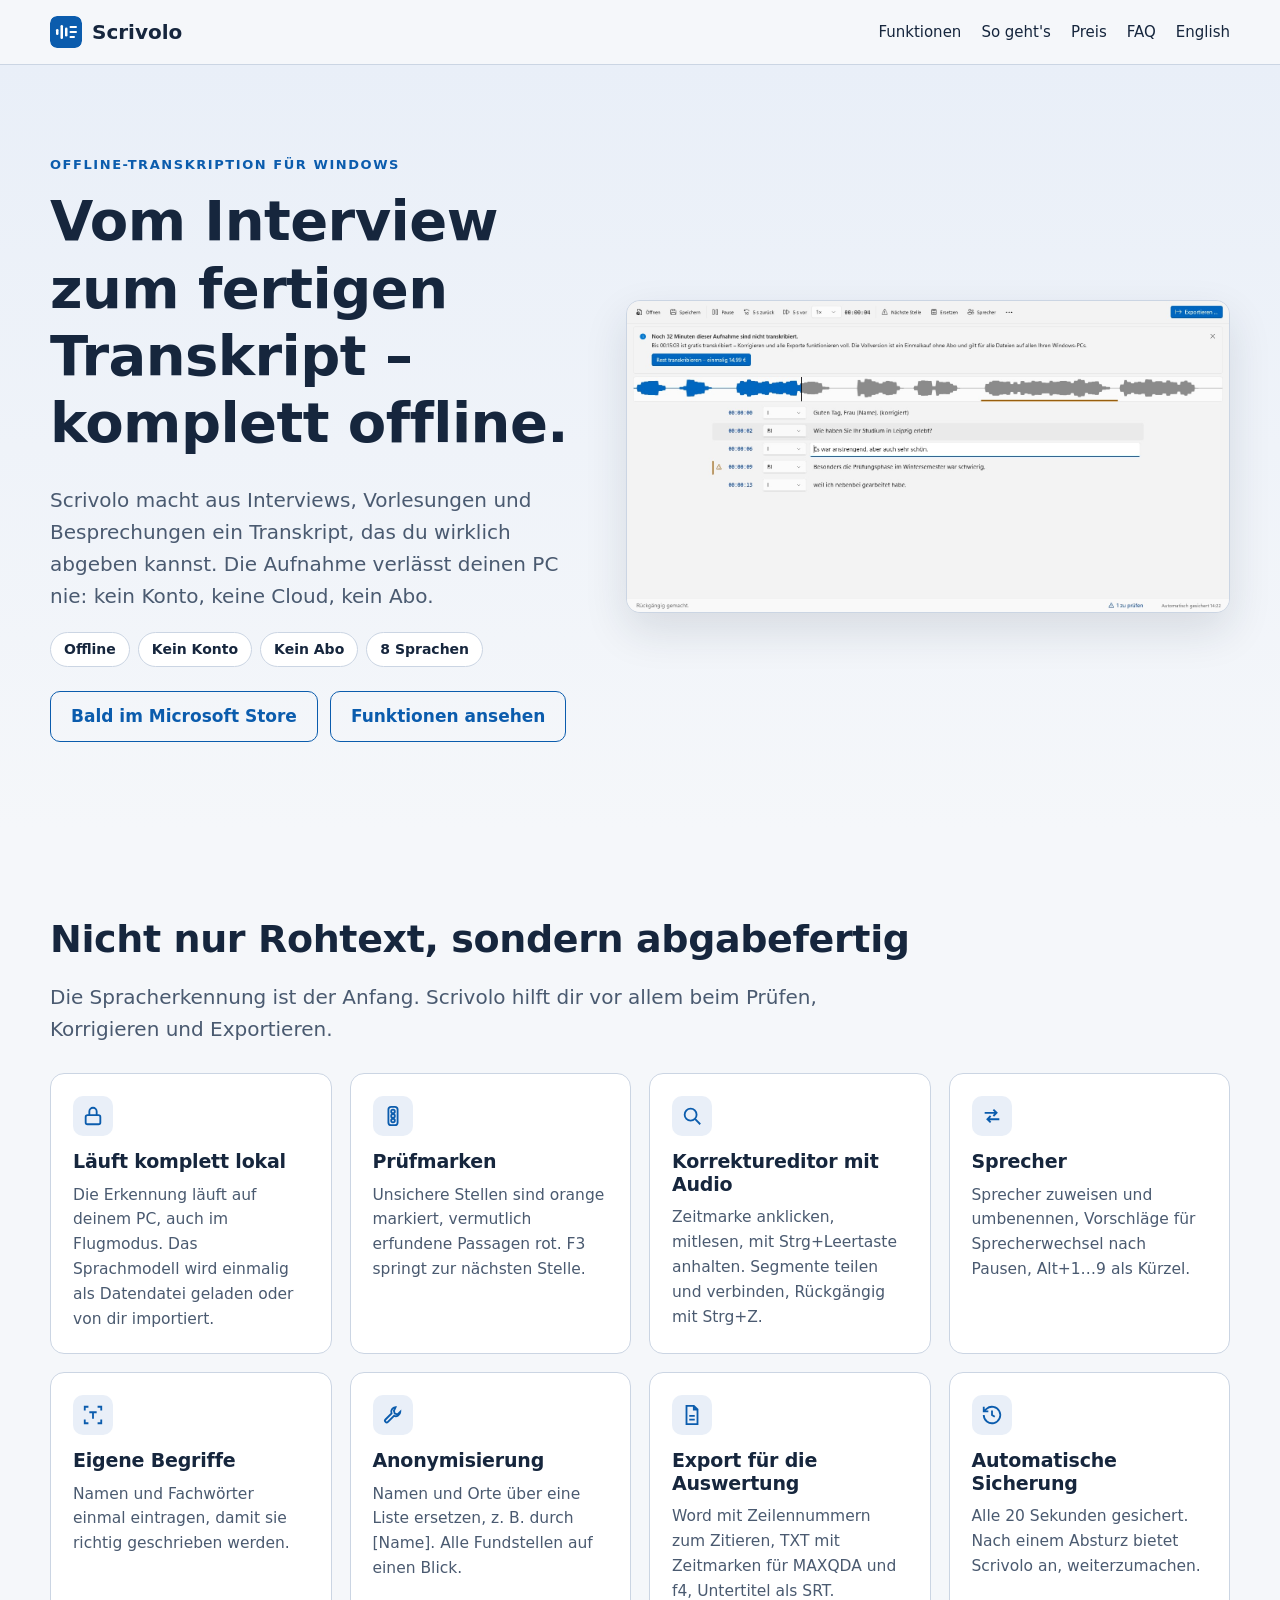
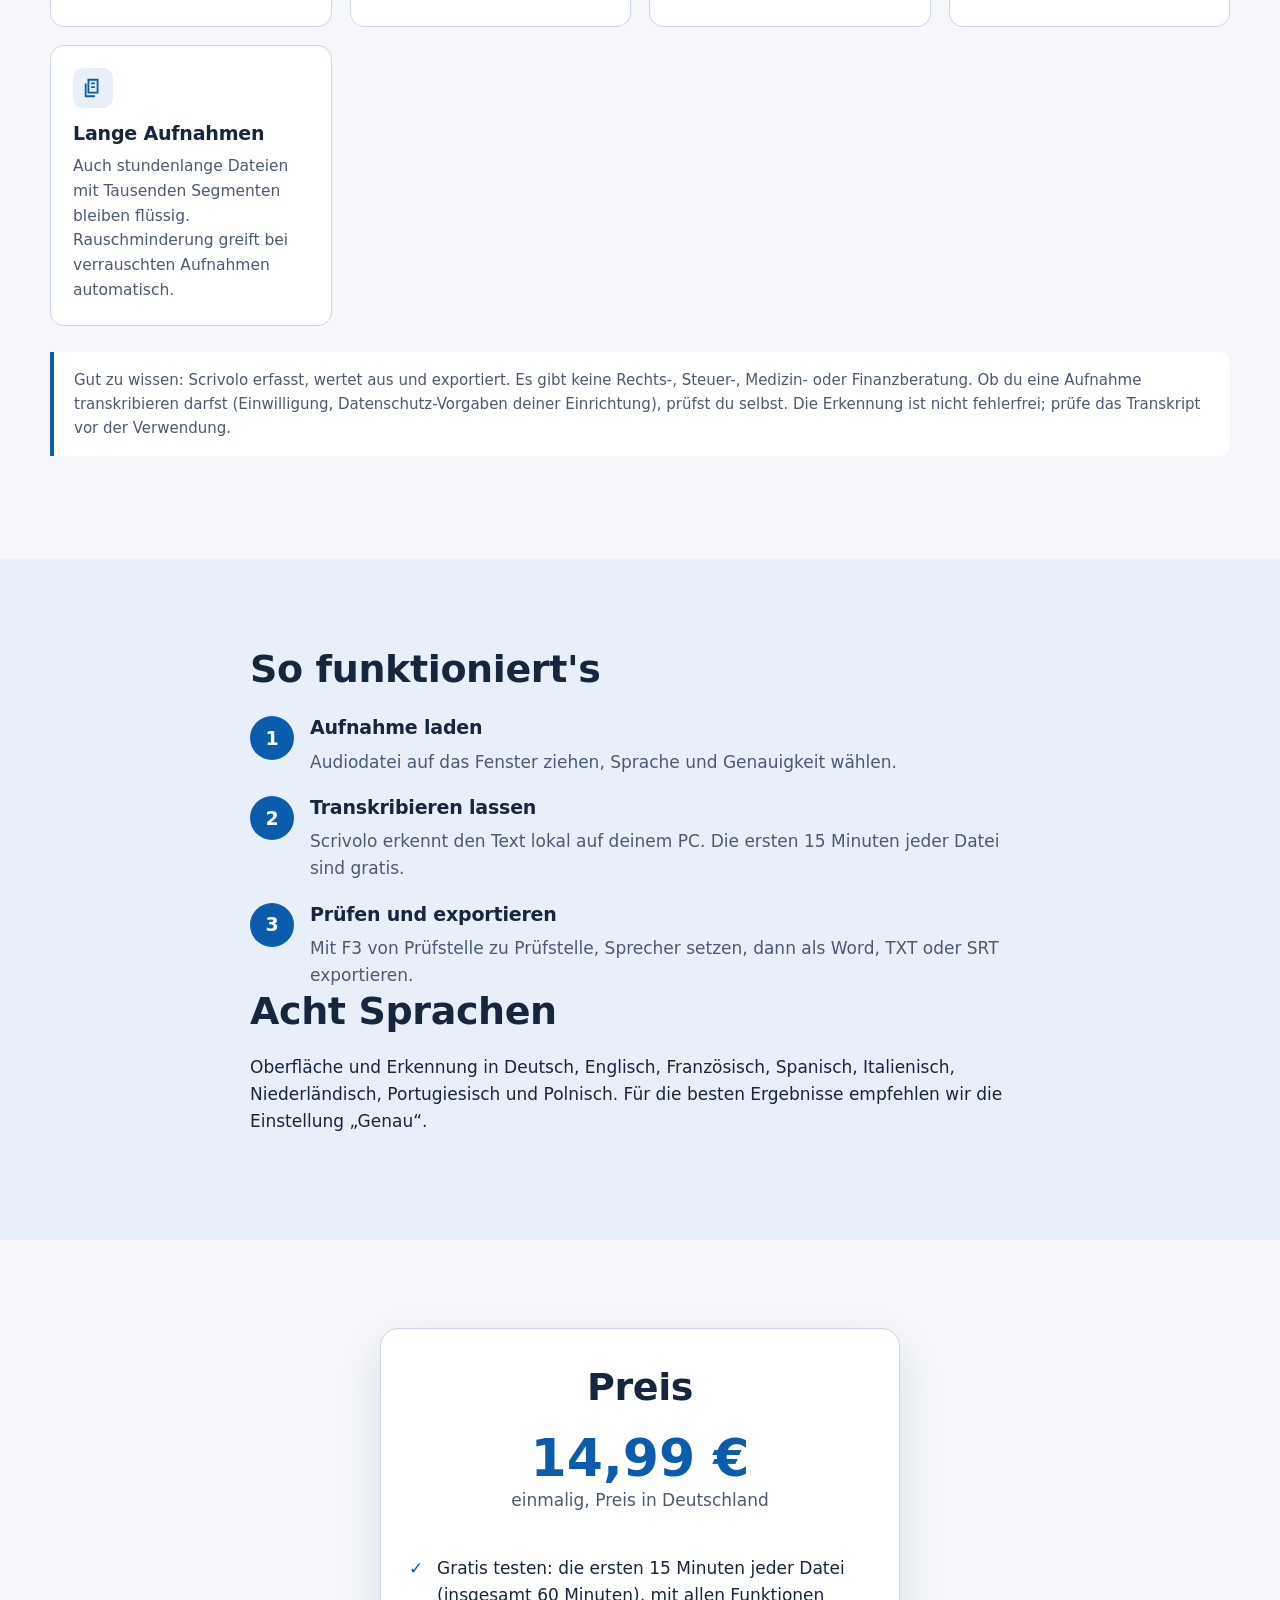
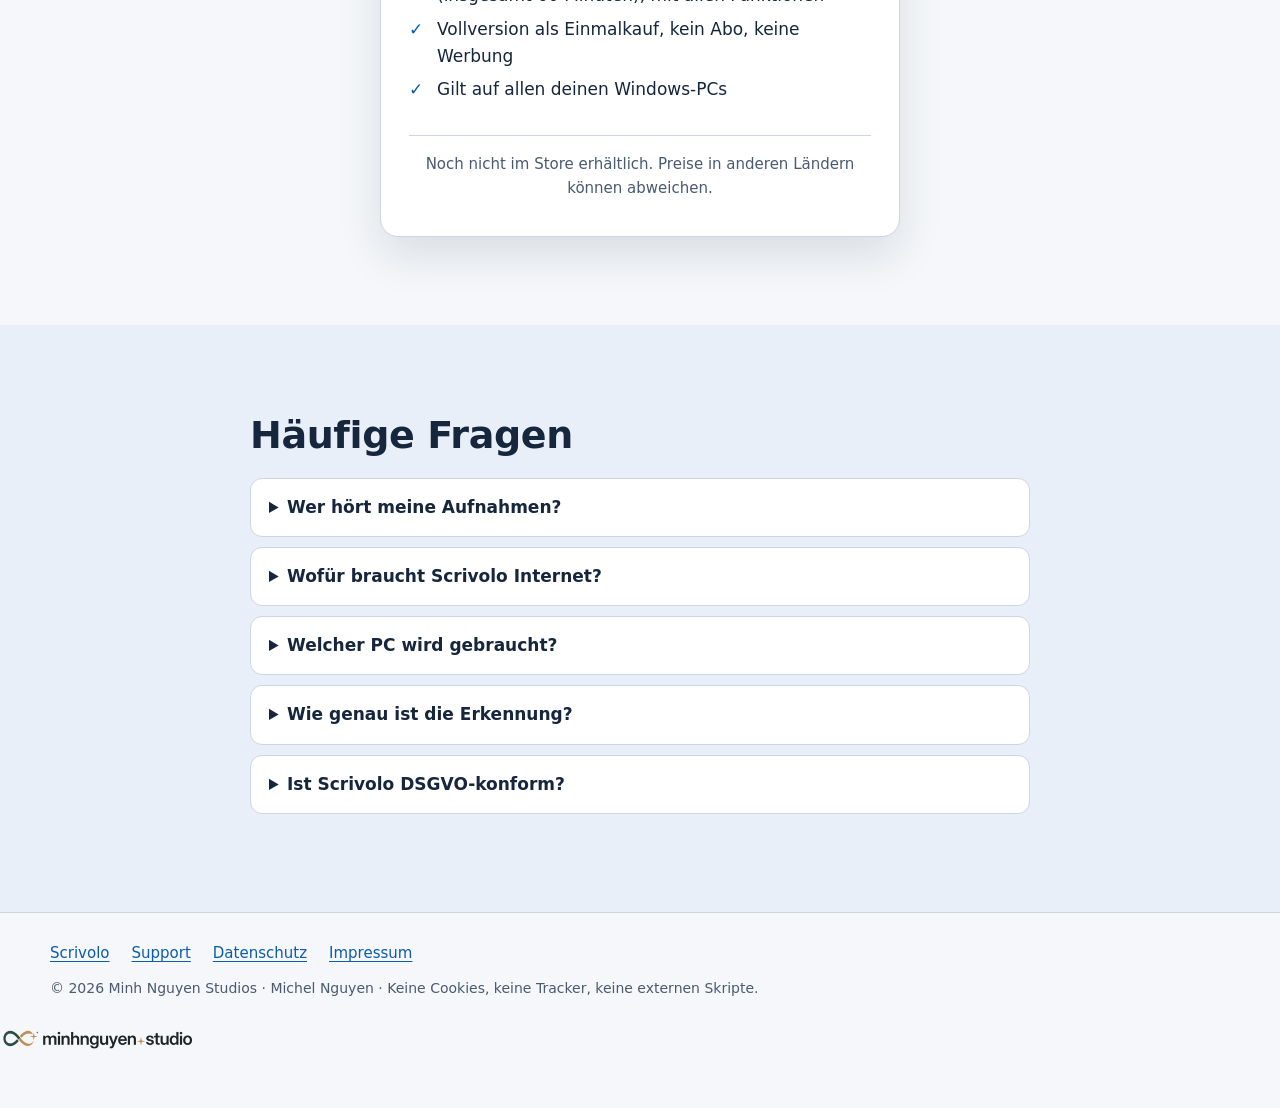
==== index.html @ 6fad5ba0 "Website für Scrivolo" ====
<!doctype html>
<html lang="de"><head><meta charset="utf-8"><meta name="viewport" content="width=device-width,initial-scale=1">
<title>Scrivolo – Vom Interview zum fertigen Transkript – komplett offline.</title><meta name="description" content="Scrivolo macht aus Interviews, Vorlesungen und Besprechungen ein Transkript, das du wirklich abgeben kannst. Die Aufnahme verlässt deinen PC nie: kein Konto, keine Cloud, kein Abo."><link rel="canonical" href="https://pinkysworld.github.io/Scrivolo/index.html">
<meta property="og:type" content="website"><meta property="og:title" content="Scrivolo – Vom Interview zum fertigen Transkript – komplett offline."><meta property="og:description" content="Scrivolo macht aus Interviews, Vorlesungen und Besprechungen ein Transkript, das du wirklich abgeben kannst. Die Aufnahme verlässt deinen PC nie: kein Konto, keine Cloud, kein Abo."><meta property="og:image" content="https://pinkysworld.github.io/Scrivolo/img/ui-de.jpg"><meta name="twitter:card" content="summary_large_image">
<meta name="color-scheme" content="light dark"><link rel="icon" type="image/png" href="favicon.png"><link rel="stylesheet" href="style.css"></head><body><a class="skip" href="#main">Zum Inhalt springen</a>
<header class="top"><div class="wrap bar"><a class="brand" href="index.html"><img src="img/logo.svg" width="32" height="32" alt="">Scrivolo</a>
<nav aria-label="Navigation" class="mainnav"><a href="index.html#funktionen">Funktionen</a><a href="index.html#ablauf">So geht's</a><a href="index.html#preis">Preis</a><a href="index.html#faq">FAQ</a><a href="en/index.html" lang="en">English</a></nav>
<details class="menu"><summary aria-label="Menu"><span aria-hidden="true">☰</span></summary><nav aria-label="Menu"><a href="index.html#funktionen">Funktionen</a><a href="index.html#ablauf">So geht's</a><a href="index.html#preis">Preis</a><a href="index.html#faq">FAQ</a></nav></details></div></header>
<main id="main">
<section class="hero"><div class="wrap hero-grid"><div><p class="eyebrow">Offline-Transkription für Windows</p><h1>Vom Interview zum fertigen Transkript – komplett offline.</h1><p class="lead">Scrivolo macht aus Interviews, Vorlesungen und Besprechungen ein Transkript, das du wirklich abgeben kannst. Die Aufnahme verlässt deinen PC nie: kein Konto, keine Cloud, kein Abo.</p>
<ul class="badges"><li>Offline</li><li>Kein Konto</li><li>Kein Abo</li><li>8 Sprachen</li></ul><p class="ctas"><span class="btn">Bald im Microsoft Store</span><a class="btn" href="#funktionen">Funktionen ansehen</a></p></div>
<figure class="hero-shot"><img src="img/ui-de.jpg" width="1536" height="793" alt="Scrivolo-Editor mit Wellenform, Sprechern und markierter Prüfstelle" fetchpriority="high"></figure></div></section>
<section id="funktionen" class="sec"><div class="wrap"><h2>Nicht nur Rohtext, sondern abgabefertig</h2><p class="lead narrow">Die Spracherkennung ist der Anfang. Scrivolo hilft dir vor allem beim Prüfen, Korrigieren und Exportieren.</p><div class="grid"><article class="card"><span class="ico ico-lock" aria-hidden="true"></span><h3>Läuft komplett lokal</h3><p>Die Erkennung läuft auf deinem PC, auch im Flugmodus. Das Sprachmodell wird einmalig als Datendatei geladen oder von dir importiert.</p></article><article class="card"><span class="ico ico-light" aria-hidden="true"></span><h3>Prüfmarken</h3><p>Unsichere Stellen sind orange markiert, vermutlich erfundene Passagen rot. F3 springt zur nächsten Stelle.</p></article><article class="card"><span class="ico ico-search" aria-hidden="true"></span><h3>Korrektureditor mit Audio</h3><p>Zeitmarke anklicken, mitlesen, mit Strg+Leertaste anhalten. Segmente teilen und verbinden, Rückgängig mit Strg+Z.</p></article><article class="card"><span class="ico ico-lend" aria-hidden="true"></span><h3>Sprecher</h3><p>Sprecher zuweisen und umbenennen, Vorschläge für Sprecherwechsel nach Pausen, Alt+1…9 als Kürzel.</p></article><article class="card"><span class="ico ico-text" aria-hidden="true"></span><h3>Eigene Begriffe</h3><p>Namen und Fachwörter einmal eintragen, damit sie richtig geschrieben werden.</p></article><article class="card"><span class="ico ico-wrench" aria-hidden="true"></span><h3>Anonymisierung</h3><p>Namen und Orte über eine Liste ersetzen, z. B. durch [Name]. Alle Fundstellen auf einen Blick.</p></article><article class="card"><span class="ico ico-pdf" aria-hidden="true"></span><h3>Export für die Auswertung</h3><p>Word mit Zeilennummern zum Zitieren, TXT mit Zeitmarken für MAXQDA und f4, Untertitel als SRT.</p></article><article class="card"><span class="ico ico-backup" aria-hidden="true"></span><h3>Automatische Sicherung</h3><p>Alle 20 Sekunden gesichert. Nach einem Absturz bietet Scrivolo an, weiterzumachen.</p></article><article class="card"><span class="ico ico-stack" aria-hidden="true"></span><h3>Lange Aufnahmen</h3><p>Auch stundenlange Dateien mit Tausenden Segmenten bleiben flüssig. Rauschminderung greift bei verrauschten Aufnahmen automatisch.</p></article></div><p class="limits">Gut zu wissen: Scrivolo erfasst, wertet aus und exportiert. Es gibt keine Rechts-, Steuer-, Medizin- oder Finanzberatung. Ob du eine Aufnahme transkribieren darfst (Einwilligung, Datenschutz-Vorgaben deiner Einrichtung), prüfst du selbst. Die Erkennung ist nicht fehlerfrei; prüfe das Transkript vor der Verwendung.</p></div></section>
<section id="ablauf" class="sec soft"><div class="wrap narrow"><h2>So funktioniert's</h2><ol class="steps"><li><span class="num" aria-hidden="true">1</span><h3>Aufnahme laden</h3><p>Audiodatei auf das Fenster ziehen, Sprache und Genauigkeit wählen.</p></li><li><span class="num" aria-hidden="true">2</span><h3>Transkribieren lassen</h3><p>Scrivolo erkennt den Text lokal auf deinem PC. Die ersten 15 Minuten jeder Datei sind gratis.</p></li><li><span class="num" aria-hidden="true">3</span><h3>Prüfen und exportieren</h3><p>Mit F3 von Prüfstelle zu Prüfstelle, Sprecher setzen, dann als Word, TXT oder SRT exportieren.</p></li></ol><h2>Acht Sprachen</h2><p>Oberfläche und Erkennung in Deutsch, Englisch, Französisch, Spanisch, Italienisch, Niederländisch, Portugiesisch und Polnisch. Für die besten Ergebnisse empfehlen wir die Einstellung „Genau“.</p></div></section>
<section id="preis" class="sec"><div class="wrap"><div class="price"><h2>Preis</h2><p class="amount">14,99 €</p><p class="unit">einmalig, Preis in Deutschland</p><ul class="checks"><li>Gratis testen: die ersten 15 Minuten jeder Datei (insgesamt 60 Minuten), mit allen Funktionen</li><li>Vollversion als Einmalkauf, kein Abo, keine Werbung</li><li>Gilt auf allen deinen Windows-PCs</li></ul><p class="status">Noch nicht im Store erhältlich. Preise in anderen Ländern können abweichen.</p></div></div></section>
<section id="faq" class="sec soft"><div class="wrap narrow"><h2>Häufige Fragen</h2><div class="faq"><details><summary>Wer hört meine Aufnahmen?</summary><p>Niemand außer dir. Scrivolo sendet keine Aufnahmen, Transkripte oder Nutzungsdaten an uns oder Dritte. Es gibt kein Konto und keine Telemetrie.</p></details><details><summary>Wofür braucht Scrivolo Internet?</summary><p>Nur für den einmaligen Download des Sprachmodells (eine reine Datendatei) und für den Kauf über den Microsoft Store. Ohne Internet kannst du eine Modelldatei auch importieren.</p></details><details><summary>Welcher PC wird gebraucht?</summary><p>Windows 10 oder 11 (64 Bit). Je nach Modell dauert eine Stunde Audio auf einem aktuellen PC einige Minuten bis etwa eine Stunde; die App zeigt die Schätzung vor dem Start.</p></details><details><summary>Wie genau ist die Erkennung?</summary><p>Das hängt stark von Aufnahme, Mikrofon und Sprechern ab. Deshalb markiert Scrivolo unsichere Stellen, damit du gezielt prüfen kannst.</p></details><details><summary>Ist Scrivolo DSGVO-konform?</summary><p>Scrivolo verarbeitet alles lokal. Ob das für dein Projekt ausreicht, entscheiden du bzw. deine Einrichtung; wir geben keine Rechtsberatung.</p></details></div></div></section>
</main>
<footer><div class="wrap"><nav class="foot" aria-label="Footer"><a href="index.html">Scrivolo</a><a href="support.html">Support</a><a href="privacy.html">Datenschutz</a><a href="impressum.html">Impressum</a></nav><p>© 2026 Minh Nguyen Studios · Michel Nguyen · Keine Cookies, keine Tracker, keine externen Skripte.</p></div><p style="margin:16px 0 4px"><a href="https://minh.systems/MinhNguyenStudios/" aria-label="Minh Nguyen Studios" style="display:inline-block;line-height:0;border-radius:8px;overflow:hidden;opacity:.92"><picture><source srcset="img/studio-dunkel.png" media="(prefers-color-scheme: dark)"><img src="img/studio-hell.png" width="200" height="47" alt="Minh Nguyen Studios" loading="lazy" style="width:200px;height:auto"></picture></a></p></footer></body></html>
---- style.css ----
/* Scrivolo website – blue palette. No external fonts. */
:root{color-scheme:light dark;--bg:#F5F7FA;--surface:#FFFFFF;--soft:#E9EFF8;--line:#CBD5E3;--ink:#16263D;--muted:#4A5A70;--accent:#0B5CAD;--accent-h:#094C8F;--on-accent:#FFFFFF;--focus:#0B5CAD;--shadow:0 18px 44px rgba(22,38,61,.12)}
@media (prefers-color-scheme:dark){:root{--bg:#111A27;--surface:#1A2536;--soft:#223047;--line:#46566E;--ink:#E8EEF6;--muted:#B5C2D4;--accent:#7CB6F2;--accent-h:#9AC8F6;--on-accent:#0A1A2C;--focus:#7CB6F2;--shadow:0 18px 44px rgba(0,0,0,.35)}}
*{box-sizing:border-box}
html{scroll-behavior:smooth}
body{margin:0;background:var(--bg);color:var(--ink);font:17px/1.6 "Segoe UI Variable Text","Segoe UI",system-ui,-apple-system,"Hiragino Sans","Yu Gothic UI",Meiryo,sans-serif;-webkit-text-size-adjust:100%}
img{max-width:100%;height:auto;display:block}
a{color:var(--accent);text-underline-offset:3px}
a:hover{color:var(--accent-h)}
:focus-visible{outline:3px solid var(--focus);outline-offset:3px;border-radius:4px}
.wrap{width:min(1180px,100% - 32px);margin-inline:auto}
.narrow{max-width:780px}
.skip{position:absolute;left:16px;top:-60px;background:var(--surface);color:var(--ink);padding:8px 14px;border-radius:8px;z-index:20}
.skip:focus{top:8px}
h1,h2,h3{line-height:1.2;letter-spacing:-.01em;margin:0 0 .5em}
h1{font-size:clamp(32px,5vw,56px);font-weight:700}
h2{font-size:clamp(26px,3.4vw,38px);font-weight:650}
h3{font-size:19px;font-weight:600}
p{margin:0 0 1em}
.lead{font-size:clamp(17px,1.6vw,20px);color:var(--muted)}
.eyebrow{font-size:13px;font-weight:700;letter-spacing:.12em;text-transform:uppercase;color:var(--accent);margin-bottom:12px}
/* header */
.top{position:sticky;top:0;z-index:10;background:color-mix(in srgb,var(--bg) 92%,transparent);backdrop-filter:blur(8px);border-bottom:1px solid var(--line)}
.bar{display:flex;align-items:center;gap:20px;min-height:64px}
.brand{display:inline-flex;align-items:center;gap:10px;font-weight:650;font-size:20px;color:var(--ink);text-decoration:none}
.brand img{width:32px;height:32px;border-radius:7px}
.mainnav{display:flex;gap:20px;margin-left:auto;font-size:15px}
.mainnav a{color:var(--ink);text-decoration:none}
.mainnav a:hover{color:var(--accent)}
.menu{display:none;position:relative;font-size:15px}
.menu summary{cursor:pointer;list-style:none;padding:6px 12px;border:1px solid var(--line);border-radius:999px;background:var(--surface);white-space:nowrap}
.menu summary::-webkit-details-marker{display:none}
.menu nav{position:absolute;right:0;top:calc(100% + 6px);display:flex;flex-direction:column;padding:6px;background:var(--surface);border:1px solid var(--line);border-radius:12px;box-shadow:var(--shadow);min-width:180px}
.menu nav a{padding:9px 12px;border-radius:8px;color:var(--ink);text-decoration:none}
.menu nav a:hover{background:var(--soft)}
.lang{position:relative;font-size:15px}
.lang summary{cursor:pointer;list-style:none;padding:6px 12px;border:1px solid var(--line);border-radius:999px;background:var(--surface);white-space:nowrap}
.lang summary::-webkit-details-marker{display:none}
.lang summary::after{content:" ▾"}
.lang ul{position:absolute;right:0;top:calc(100% + 6px);margin:0;padding:6px;list-style:none;background:var(--surface);border:1px solid var(--line);border-radius:12px;box-shadow:var(--shadow);min-width:200px}
.lang li a{display:block;padding:7px 12px;border-radius:8px;color:var(--ink);text-decoration:none}
.lang li a:hover,.lang li a[aria-current]{background:var(--soft)}
.lang li a[aria-current]{font-weight:650}
/* hero */
.hero{padding:clamp(40px,7vw,90px) 0 clamp(40px,6vw,70px);background:linear-gradient(180deg,var(--soft),var(--bg))}
.hero-grid{display:grid;grid-template-columns:1fr 1.15fr;gap:clamp(28px,4vw,56px);align-items:center}
.hero-shot img,.how figure img,.gallery img{border-radius:14px;border:1px solid var(--line);box-shadow:var(--shadow);background:var(--surface)}
figure{margin:0}
.badges{display:flex;flex-wrap:wrap;gap:8px;list-style:none;padding:0;margin:0 0 24px}
.badges li{padding:5px 13px;border-radius:999px;background:var(--surface);border:1px solid var(--line);font-size:14px;font-weight:600}
.ctas{display:flex;flex-wrap:wrap;gap:12px}
.btn{display:inline-block;padding:11px 20px;border-radius:10px;border:1px solid var(--accent);color:var(--accent);font-weight:600;text-decoration:none}
.btn.primary{background:var(--accent);color:var(--on-accent)}
.btn.primary:hover{background:var(--accent-h);color:var(--on-accent)}
/* sections */
.sec{padding:clamp(48px,7vw,88px) 0;scroll-margin-top:64px}
.soft{background:var(--soft)}
.grid{display:grid;grid-template-columns:repeat(auto-fill,minmax(250px,1fr));gap:18px;margin-top:28px}
.card{background:var(--surface);border:1px solid var(--line);border-radius:14px;padding:22px}
.card p{color:var(--muted);font-size:15.5px;margin:0}
.ico{display:block;width:40px;height:40px;border-radius:10px;background:var(--soft);margin-bottom:14px;position:relative}
.ico::after{content:"";position:absolute;inset:9px;background:var(--accent);-webkit-mask:var(--m) center/contain no-repeat;mask:var(--m) center/contain no-repeat}
.ico-bell{--m:url("data:image/svg+xml,%3Csvg xmlns='http://www.w3.org/2000/svg' viewBox='0 0 24 24' fill='none' stroke='black' stroke-width='2'%3E%3Cpath d='M6 9a6 6 0 0 1 12 0c0 6 3 7 3 7H3s3-1 3-7M10 20a2 2 0 0 0 4 0'/%3E%3C/svg%3E")}
.ico-qr{--m:url("data:image/svg+xml,%3Csvg xmlns='http://www.w3.org/2000/svg' viewBox='0 0 24 24' fill='none' stroke='black' stroke-width='2'%3E%3Crect x='3' y='3' width='7' height='7'/%3E%3Crect x='14' y='3' width='7' height='7'/%3E%3Crect x='3' y='14' width='7' height='7'/%3E%3Cpath d='M14 14h3v3h-3zM20 14v7M14 20h3'/%3E%3C/svg%3E")}
.ico-text{--m:url("data:image/svg+xml,%3Csvg xmlns='http://www.w3.org/2000/svg' viewBox='0 0 24 24' fill='none' stroke='black' stroke-width='2'%3E%3Cpath d='M3 7V3h4M17 3h4v4M21 17v4h-4M7 21H3v-4M8 9h8M12 9v7'/%3E%3C/svg%3E")}
.ico-light{--m:url("data:image/svg+xml,%3Csvg xmlns='http://www.w3.org/2000/svg' viewBox='0 0 24 24' fill='none' stroke='black' stroke-width='2'%3E%3Crect x='7' y='2' width='10' height='20' rx='3'/%3E%3Ccircle cx='12' cy='7' r='2'/%3E%3Ccircle cx='12' cy='12' r='2'/%3E%3Ccircle cx='12' cy='17' r='2'/%3E%3C/svg%3E")}
.ico-pdf{--m:url("data:image/svg+xml,%3Csvg xmlns='http://www.w3.org/2000/svg' viewBox='0 0 24 24' fill='none' stroke='black' stroke-width='2'%3E%3Cpath d='M14 2H6v20h12V6zM14 2v4h4M9 13h6M9 17h6'/%3E%3C/svg%3E")}
.ico-import{--m:url("data:image/svg+xml,%3Csvg xmlns='http://www.w3.org/2000/svg' viewBox='0 0 24 24' fill='none' stroke='black' stroke-width='2'%3E%3Cpath d='M12 3v12M7 10l5 5 5-5M4 19h16'/%3E%3C/svg%3E")}
.ico-backup{--m:url("data:image/svg+xml,%3Csvg xmlns='http://www.w3.org/2000/svg' viewBox='0 0 24 24' fill='none' stroke='black' stroke-width='2'%3E%3Cpath d='M3 12a9 9 0 1 0 3-6.7L3 8M3 3v5h5M12 7v5l3 2'/%3E%3C/svg%3E")}
.ico-lock{--m:url("data:image/svg+xml,%3Csvg xmlns='http://www.w3.org/2000/svg' viewBox='0 0 24 24' fill='none' stroke='black' stroke-width='2'%3E%3Crect x='4' y='11' width='16' height='10' rx='2'/%3E%3Cpath d='M8 11V7a4 4 0 0 1 8 0v4'/%3E%3C/svg%3E")}
.ico-search{--m:url("data:image/svg+xml,%3Csvg xmlns='http://www.w3.org/2000/svg' viewBox='0 0 24 24' fill='none' stroke='black' stroke-width='2'%3E%3Ccircle cx='10.5' cy='10.5' r='6.5'/%3E%3Cpath d='M15.5 15.5L21 21'/%3E%3C/svg%3E")}
.ico-stack{--m:url("data:image/svg+xml,%3Csvg xmlns='http://www.w3.org/2000/svg' viewBox='0 0 24 24' fill='none' stroke='black' stroke-width='2'%3E%3Cpath d='M7 3h10v14H7zM4 7v14h10M10 7h4M10 11h4'/%3E%3C/svg%3E")}
.ico-wrench{--m:url("data:image/svg+xml,%3Csvg xmlns='http://www.w3.org/2000/svg' viewBox='0 0 24 24' fill='none' stroke='black' stroke-width='2'%3E%3Cpath d='M14.8 3.5a5 5 0 0 0-4.4 6.8L3.8 16.9a1.9 1.9 0 0 0 2.7 2.7l6.6-6.6a5 5 0 0 0 6.8-4.4L17 11.4l-3.1-.9-.9-3.1z'/%3E%3C/svg%3E")}
.ico-lend{--m:url("data:image/svg+xml,%3Csvg xmlns='http://www.w3.org/2000/svg' viewBox='0 0 24 24' fill='none' stroke='black' stroke-width='2'%3E%3Cpath d='M4 8.5h13M13.5 5L17 8.5 13.5 12M20 15.5H7M10.5 12L7 15.5 10.5 19'/%3E%3C/svg%3E")}
.limits{margin-top:26px;padding:16px 20px;border-left:4px solid var(--accent);background:var(--surface);border-radius:0 10px 10px 0;color:var(--muted);font-size:15px}
.how{display:grid;grid-template-columns:1fr 1fr;gap:clamp(28px,4vw,56px);align-items:center}
.steps{list-style:none;padding:0;margin:24px 0 0;display:grid;gap:20px}
.steps li{display:grid;grid-template-columns:44px 1fr;column-gap:16px}
.steps h3,.steps p{grid-column:2}
.steps p{color:var(--muted);margin:0}
.num{grid-row:span 2;width:44px;height:44px;border-radius:50%;background:var(--accent);color:var(--on-accent);display:grid;place-items:center;font-weight:700;font-size:19px}
.gallery{display:grid;grid-template-columns:repeat(auto-fill,minmax(320px,1fr));gap:26px;margin-top:28px}
.gallery figcaption{margin-top:10px;font-weight:600;font-size:15.5px}
.price{max-width:520px;margin:auto;text-align:center;background:var(--surface);border:1px solid var(--line);border-radius:18px;padding:36px 28px;box-shadow:var(--shadow)}
.amount{font-size:52px;font-weight:700;color:var(--accent);margin:0;line-height:1.1}
.unit{color:var(--muted)}
.checks{list-style:none;padding:0;margin:18px 0;text-align:left;display:inline-block}
.checks li{padding-left:28px;position:relative;margin:6px 0}
.checks li::before{content:"✓";position:absolute;left:0;color:var(--accent);font-weight:700}
.status{font-size:15px;color:var(--muted);border-top:1px solid var(--line);padding-top:16px;margin:8px 0 0}
.faq details{background:var(--surface);border:1px solid var(--line);border-radius:12px;margin:10px 0;padding:0 18px}
.faq summary{cursor:pointer;padding:15px 0;font-weight:600}
.faq details p{color:var(--muted)}
.prose section{margin-top:28px}
.prose h2{font-size:22px}
footer{border-top:1px solid var(--line);padding:28px 0 36px;font-size:14px;color:var(--muted)}
.foot{display:flex;flex-wrap:wrap;gap:8px 22px;margin-bottom:12px;font-size:15px}
.langs{display:flex;flex-wrap:wrap;gap:6px 14px}
.langs a{color:var(--muted)}
/* legacy layout used by impressum.html */
body>header:not(.top),body>main.prose,body>footer:not(:has(.wrap)){width:min(1100px,100% - 32px);margin-inline:auto}
body>header:not(.top){display:flex;justify-content:space-between;align-items:center;gap:16px;flex-wrap:wrap;padding:20px 0;border-bottom:1px solid var(--line)}
body>header:not(.top) nav{display:flex;gap:18px;flex-wrap:wrap}
main.prose{max-width:780px;padding:48px 0}
body>footer:not(:has(.wrap)){display:flex;flex-wrap:wrap;gap:10px 22px}
address{font-style:normal;margin-bottom:20px}
.english{border-top:1px solid var(--line);padding-top:24px;margin-top:40px}
@media (max-width:900px){.hero-grid,.how{grid-template-columns:1fr}.mainnav{display:none}.menu{display:block;margin-left:auto}}
.lshort{display:none}
@media (max-width:520px){.menu summary .mtext,.lfull{display:none}.lshort{display:inline}.bar{gap:10px}}
@media (max-width:420px){.gallery{grid-template-columns:1fr}.amount{font-size:42px}.price{padding:28px 18px}}
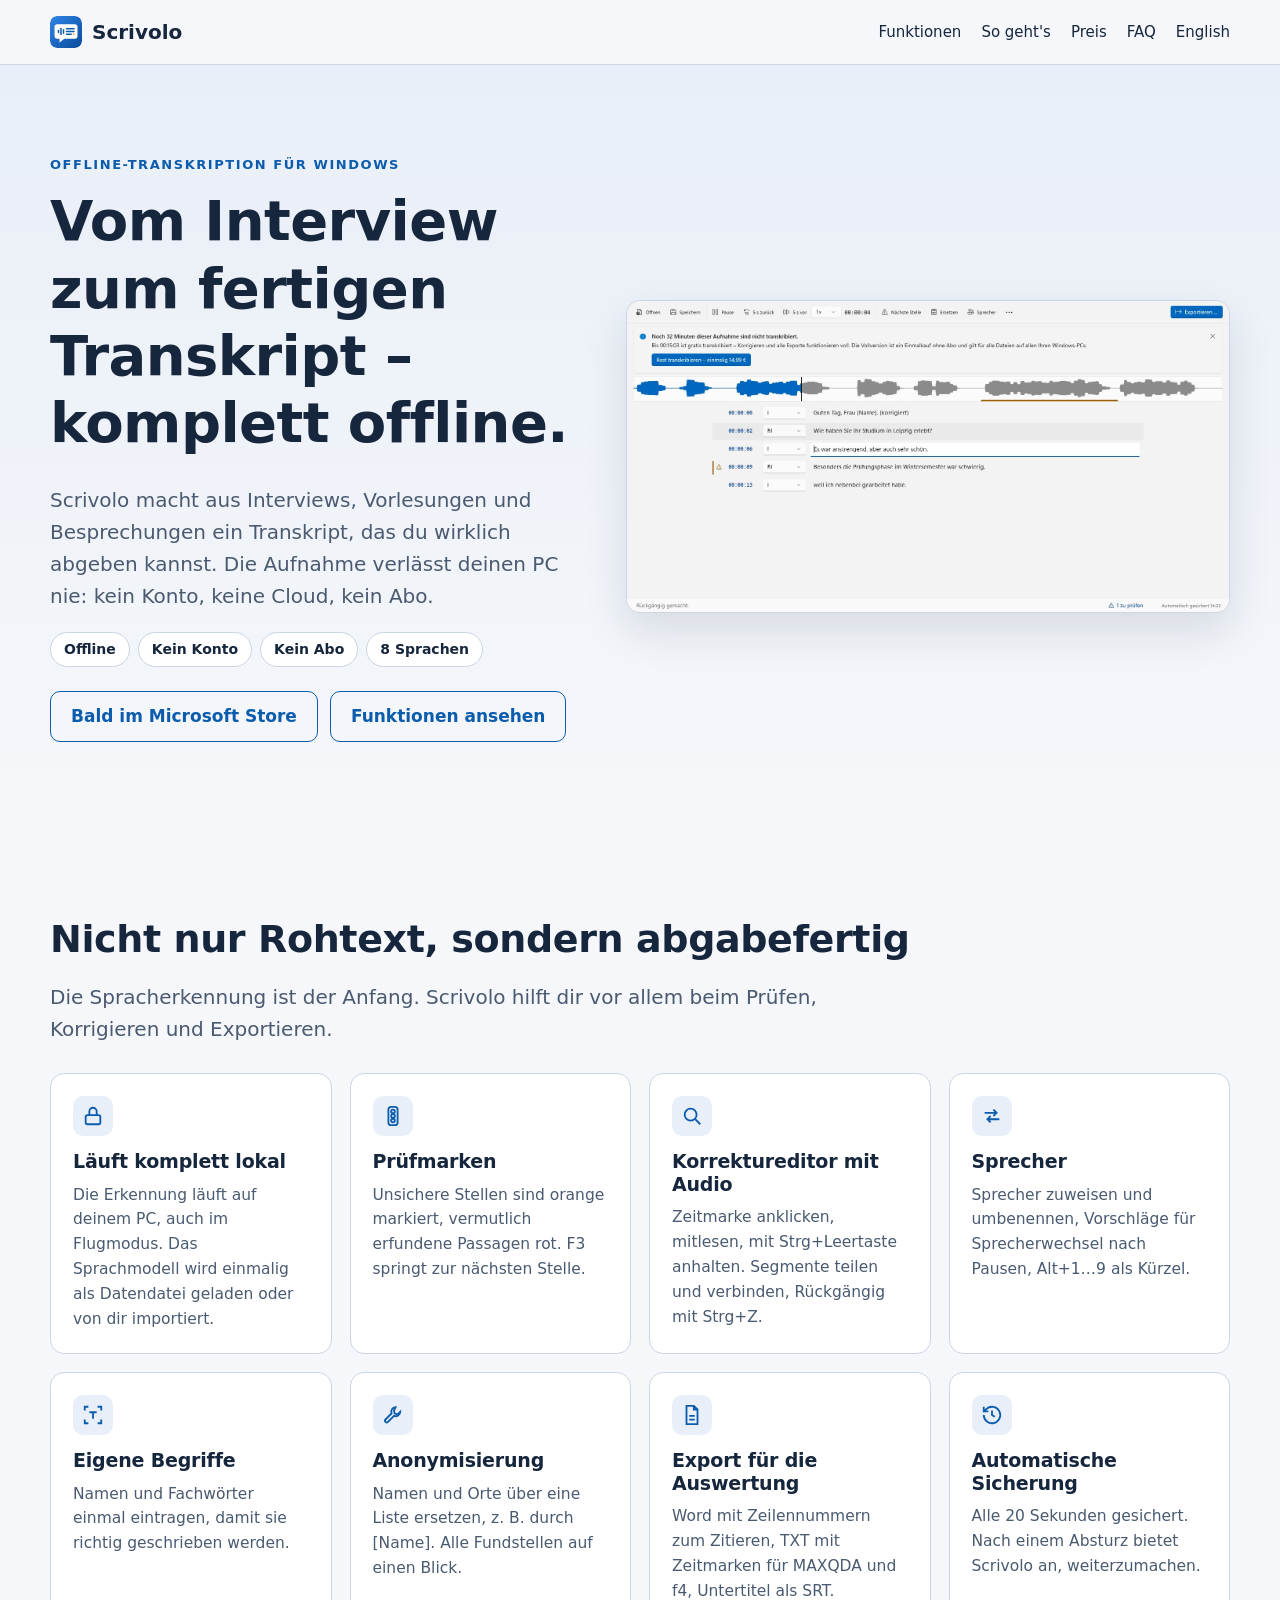
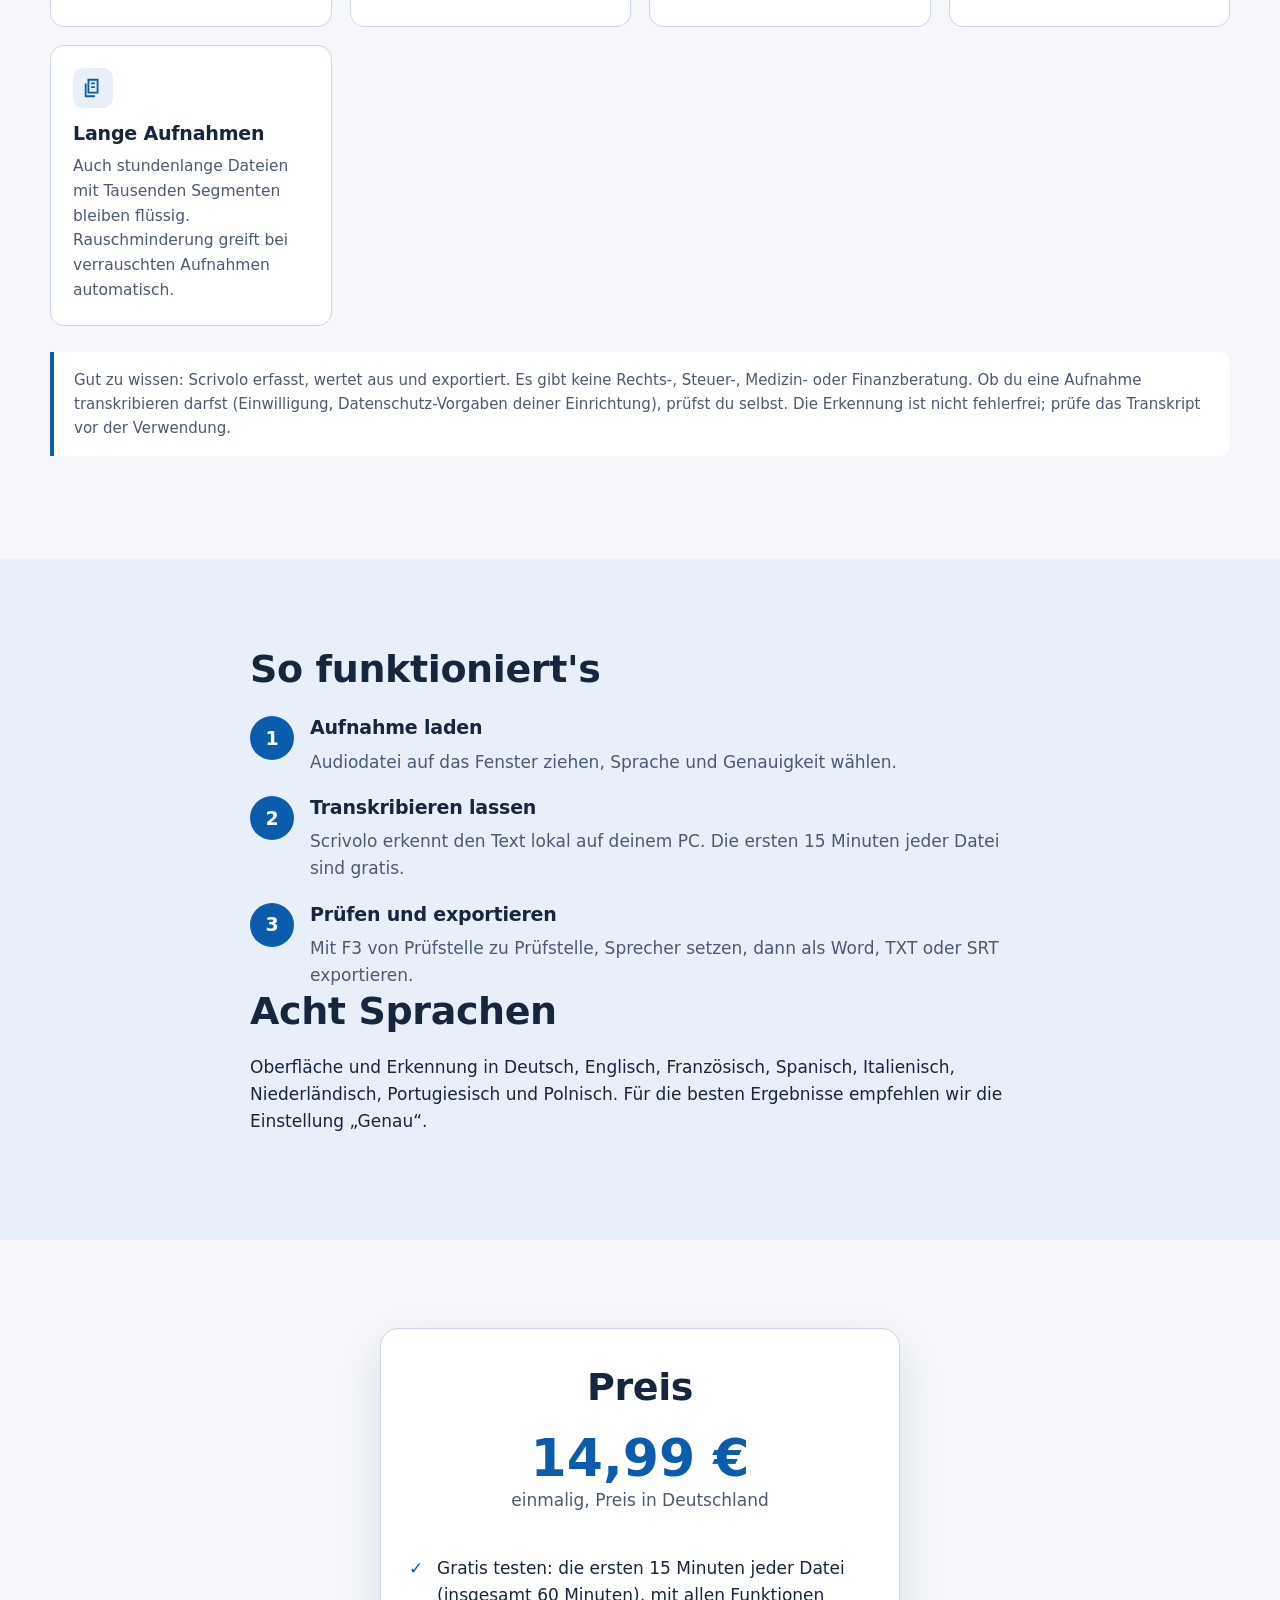
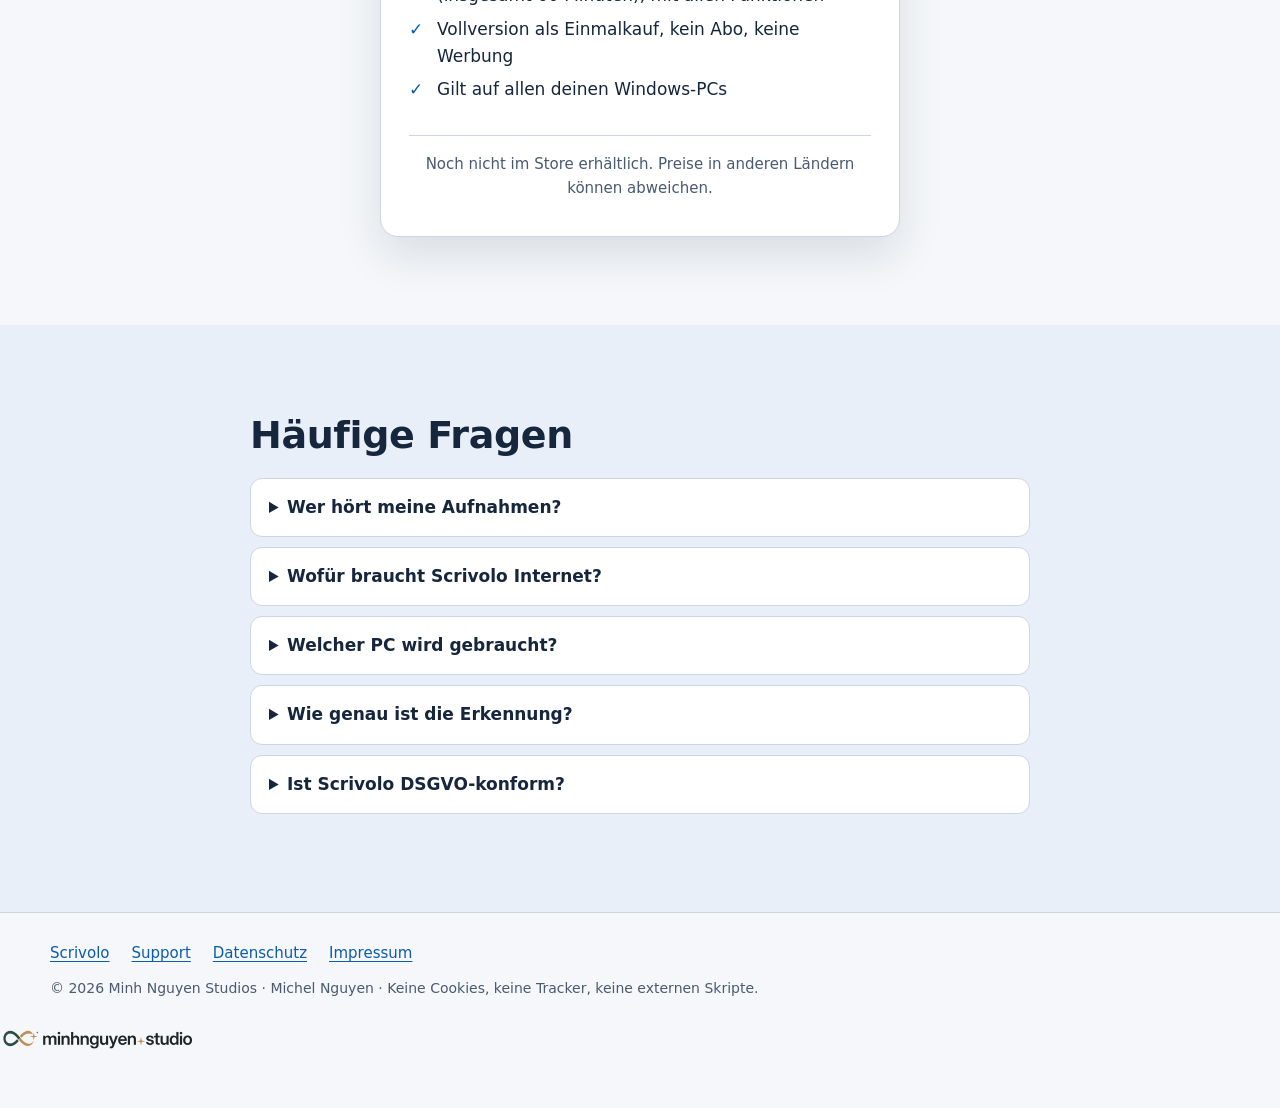
==== commit d2e651f4: "Neues Logo" ====
--- a/index.html
+++ b/index.html
@@ -1,8 +1,8 @@
 <!doctype html>
 <html lang="de"><head><meta charset="utf-8"><meta name="viewport" content="width=device-width,initial-scale=1">
-<title>Scrivolo – Vom Interview zum fertigen Transkript – komplett offline.</title><meta name="description" content="Scrivolo macht aus Interviews, Vorlesungen und Besprechungen ein Transkript, das du wirklich abgeben kannst. Die Aufnahme verlässt deinen PC nie: kein Konto, keine Cloud, kein Abo."><link rel="canonical" href="https://pinkysworld.github.io/Scrivolo/index.html">
-<meta property="og:type" content="website"><meta property="og:title" content="Scrivolo – Vom Interview zum fertigen Transkript – komplett offline."><meta property="og:description" content="Scrivolo macht aus Interviews, Vorlesungen und Besprechungen ein Transkript, das du wirklich abgeben kannst. Die Aufnahme verlässt deinen PC nie: kein Konto, keine Cloud, kein Abo."><meta property="og:image" content="https://pinkysworld.github.io/Scrivolo/img/ui-de.jpg"><meta name="twitter:card" content="summary_large_image">
-<meta name="color-scheme" content="light dark"><link rel="icon" type="image/png" href="favicon.png"><link rel="stylesheet" href="style.css"></head><body><a class="skip" href="#main">Zum Inhalt springen</a>
+<title>Scrivolo – Vom Interview zum fertigen Transkript – komplett offline.</title><meta name="description" content="Scrivolo macht aus Interviews, Vorlesungen und Besprechungen ein Transkript, das du wirklich abgeben kannst. Die Aufnahme verlässt deinen PC nie: kein Konto, keine Cloud, kein Abo."><link rel="canonical" href="https://minh.systems/Scrivolo/index.html">
+<meta property="og:type" content="website"><meta property="og:title" content="Scrivolo – Vom Interview zum fertigen Transkript – komplett offline."><meta property="og:description" content="Scrivolo macht aus Interviews, Vorlesungen und Besprechungen ein Transkript, das du wirklich abgeben kannst. Die Aufnahme verlässt deinen PC nie: kein Konto, keine Cloud, kein Abo."><meta property="og:image" content="https://minh.systems/Scrivolo/img/ui-de.jpg"><meta name="twitter:card" content="summary_large_image">
+<meta name="color-scheme" content="light dark"><link rel="icon" type="image/png" href="favicon.png"><link rel="apple-touch-icon" href="img/apple-touch-icon.png"><link rel="stylesheet" href="style.css"></head><body><a class="skip" href="#main">Zum Inhalt springen</a>
 <header class="top"><div class="wrap bar"><a class="brand" href="index.html"><img src="img/logo.svg" width="32" height="32" alt="">Scrivolo</a>
 <nav aria-label="Navigation" class="mainnav"><a href="index.html#funktionen">Funktionen</a><a href="index.html#ablauf">So geht's</a><a href="index.html#preis">Preis</a><a href="index.html#faq">FAQ</a><a href="en/index.html" lang="en">English</a></nav>
 <details class="menu"><summary aria-label="Menu"><span aria-hidden="true">☰</span></summary><nav aria-label="Menu"><a href="index.html#funktionen">Funktionen</a><a href="index.html#ablauf">So geht's</a><a href="index.html#preis">Preis</a><a href="index.html#faq">FAQ</a></nav></details></div></header>
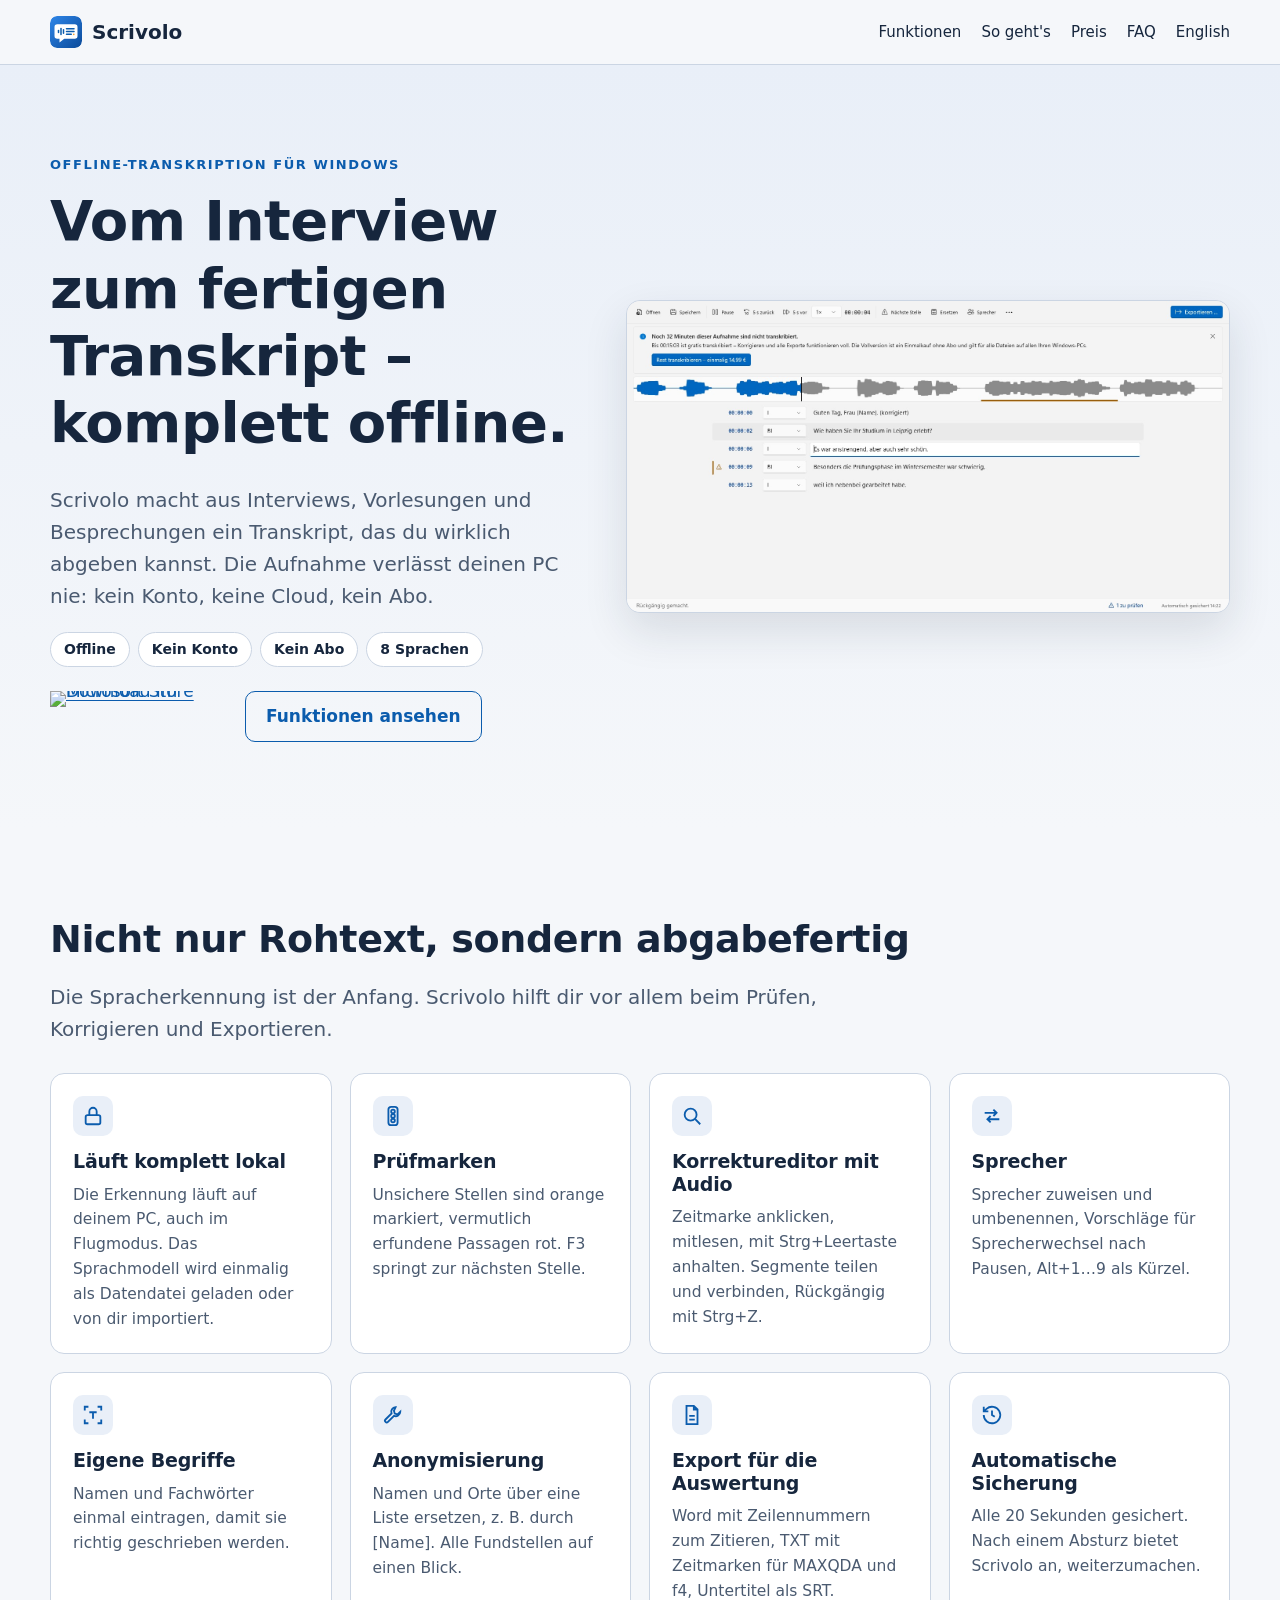
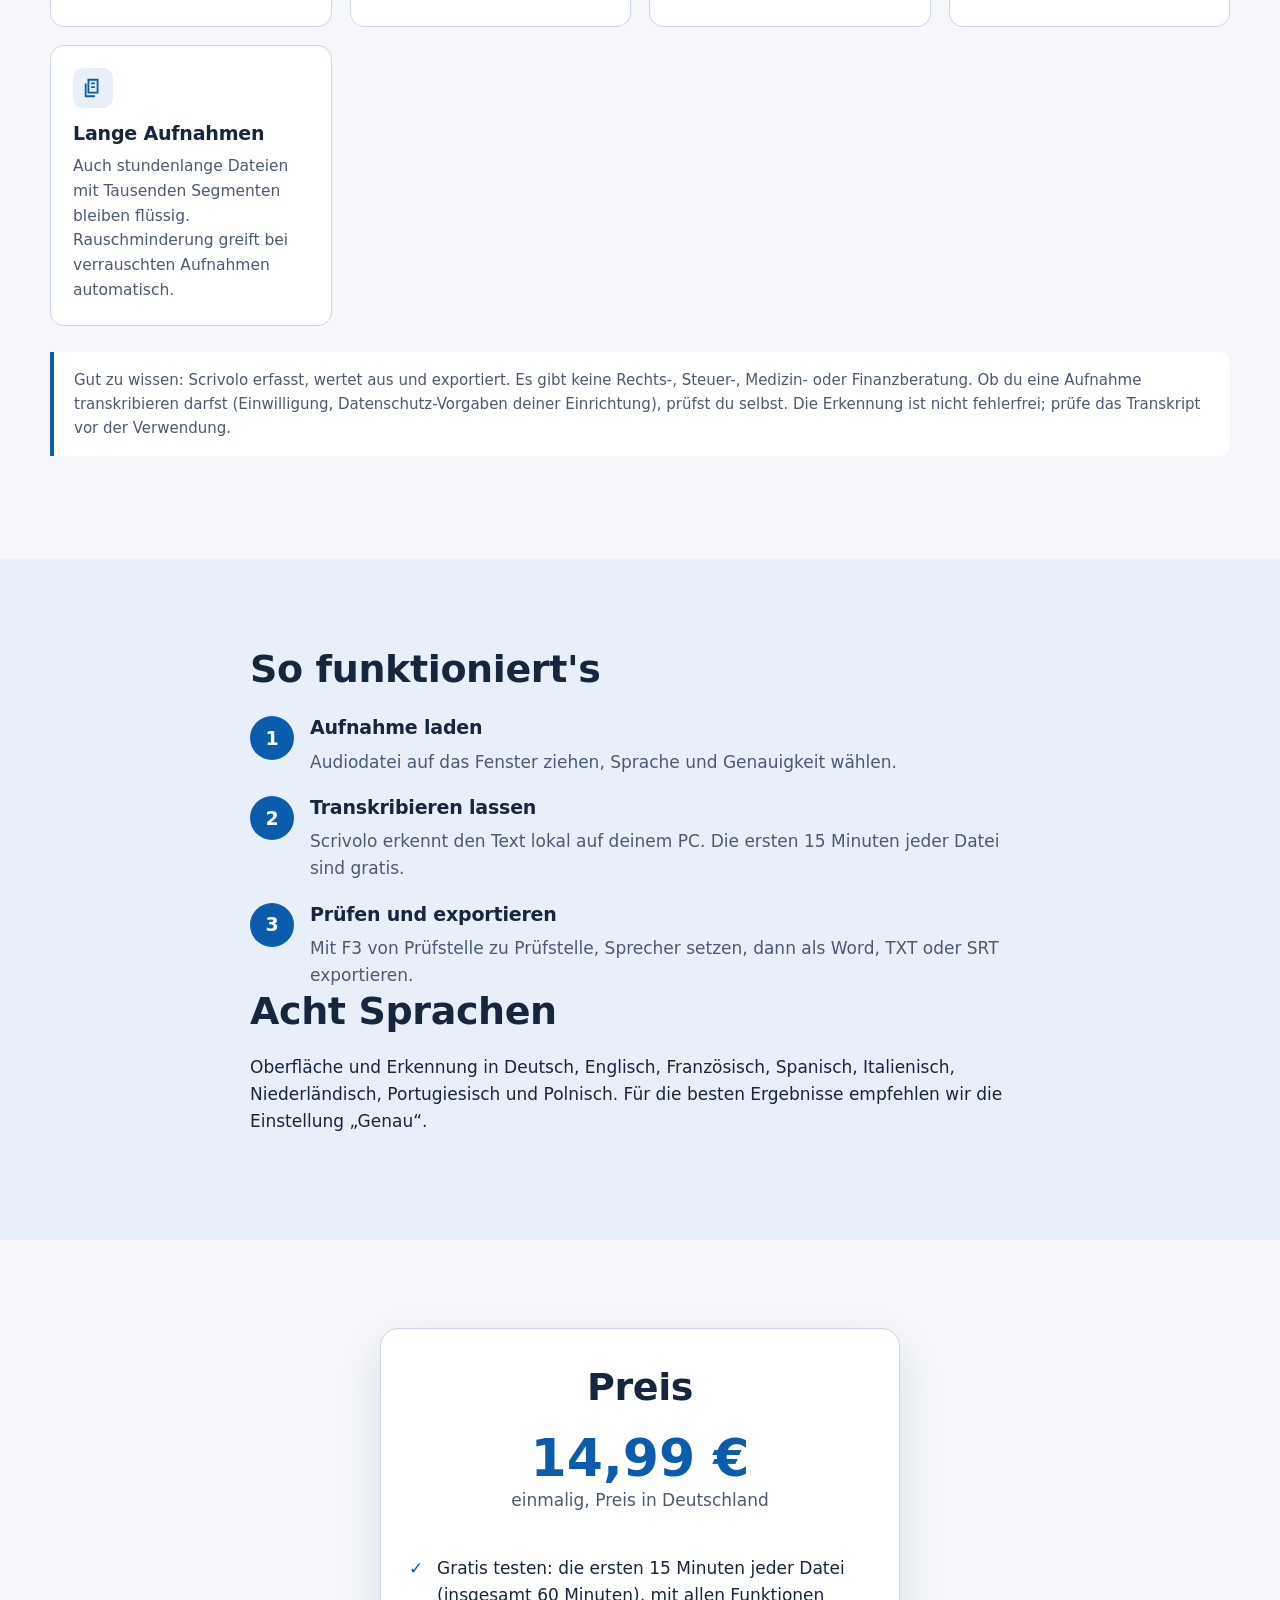
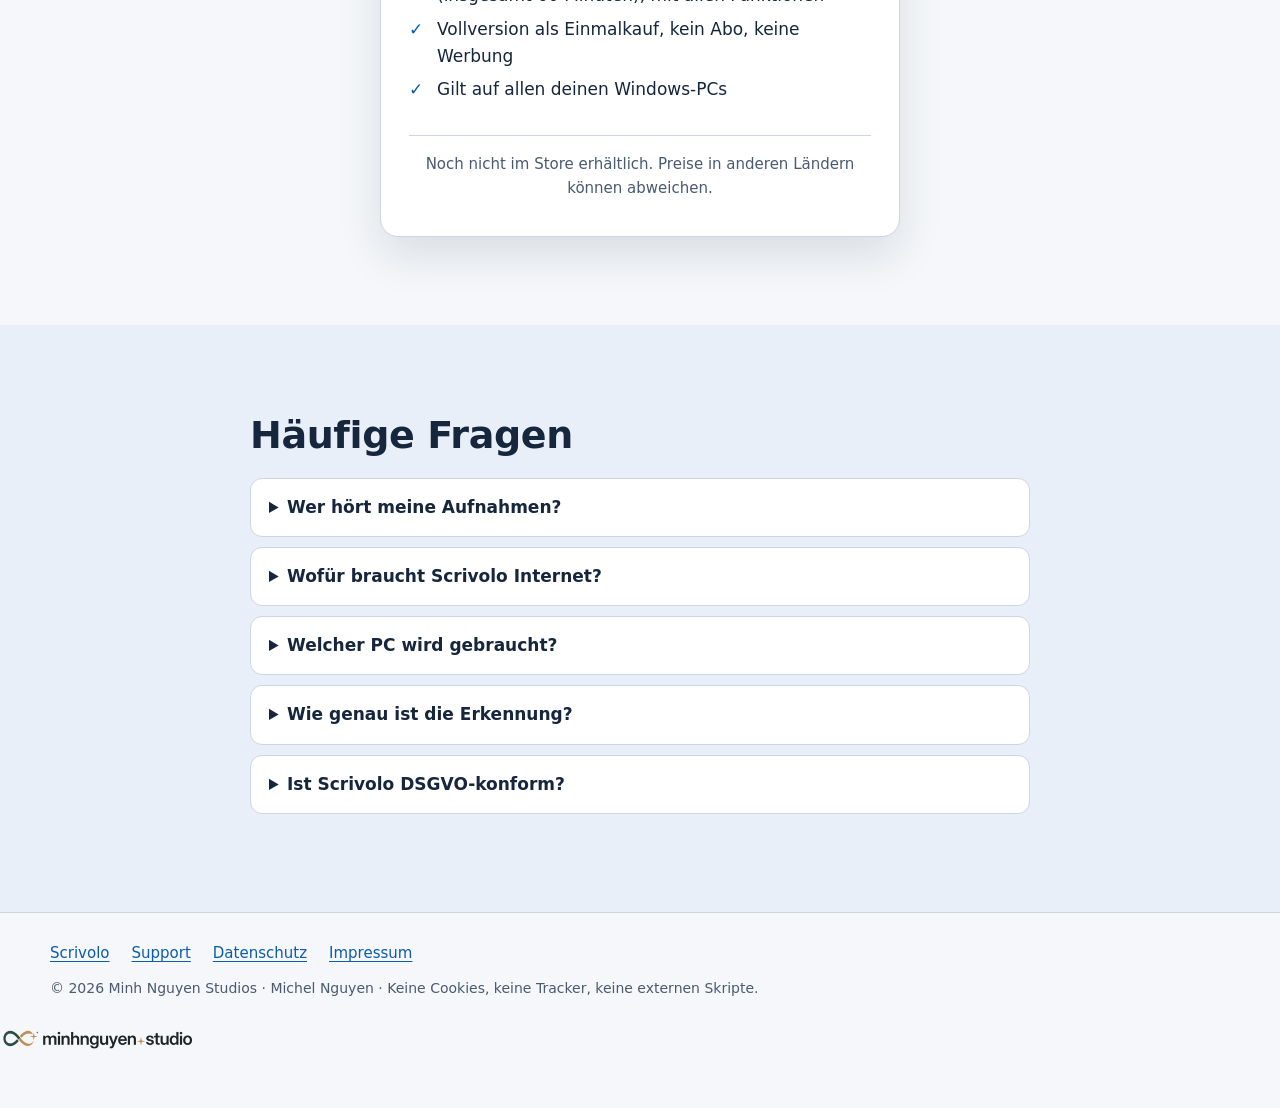
==== commit 46108785: "Microsoft-Store-Knopf statt „Bald im Microsoft Store“" ====
--- a/index.html
+++ b/index.html
@@ -8,7 +8,7 @@
 <details class="menu"><summary aria-label="Menu"><span aria-hidden="true">☰</span></summary><nav aria-label="Menu"><a href="index.html#funktionen">Funktionen</a><a href="index.html#ablauf">So geht's</a><a href="index.html#preis">Preis</a><a href="index.html#faq">FAQ</a></nav></details></div></header>
 <main id="main">
 <section class="hero"><div class="wrap hero-grid"><div><p class="eyebrow">Offline-Transkription für Windows</p><h1>Vom Interview zum fertigen Transkript – komplett offline.</h1><p class="lead">Scrivolo macht aus Interviews, Vorlesungen und Besprechungen ein Transkript, das du wirklich abgeben kannst. Die Aufnahme verlässt deinen PC nie: kein Konto, keine Cloud, kein Abo.</p>
-<ul class="badges"><li>Offline</li><li>Kein Konto</li><li>Kein Abo</li><li>8 Sprachen</li></ul><p class="ctas"><span class="btn">Bald im Microsoft Store</span><a class="btn" href="#funktionen">Funktionen ansehen</a></p></div>
+<ul class="badges"><li>Offline</li><li>Kein Konto</li><li>Kein Abo</li><li>8 Sprachen</li></ul><p class="ctas"><a class="msbadge" href="https://apps.microsoft.com/detail/9NV63LMD4RRV" target="_blank" rel="noopener" style="display:inline-block;line-height:0"><img src="https://get.microsoft.com/images/de%20dark.svg" alt="Download im Microsoft Store" width="183" height="44"></a><a class="btn" href="#funktionen">Funktionen ansehen</a></p></div>
 <figure class="hero-shot"><img src="img/ui-de.jpg" width="1536" height="793" alt="Scrivolo-Editor mit Wellenform, Sprechern und markierter Prüfstelle" fetchpriority="high"></figure></div></section>
 <section id="funktionen" class="sec"><div class="wrap"><h2>Nicht nur Rohtext, sondern abgabefertig</h2><p class="lead narrow">Die Spracherkennung ist der Anfang. Scrivolo hilft dir vor allem beim Prüfen, Korrigieren und Exportieren.</p><div class="grid"><article class="card"><span class="ico ico-lock" aria-hidden="true"></span><h3>Läuft komplett lokal</h3><p>Die Erkennung läuft auf deinem PC, auch im Flugmodus. Das Sprachmodell wird einmalig als Datendatei geladen oder von dir importiert.</p></article><article class="card"><span class="ico ico-light" aria-hidden="true"></span><h3>Prüfmarken</h3><p>Unsichere Stellen sind orange markiert, vermutlich erfundene Passagen rot. F3 springt zur nächsten Stelle.</p></article><article class="card"><span class="ico ico-search" aria-hidden="true"></span><h3>Korrektureditor mit Audio</h3><p>Zeitmarke anklicken, mitlesen, mit Strg+Leertaste anhalten. Segmente teilen und verbinden, Rückgängig mit Strg+Z.</p></article><article class="card"><span class="ico ico-lend" aria-hidden="true"></span><h3>Sprecher</h3><p>Sprecher zuweisen und umbenennen, Vorschläge für Sprecherwechsel nach Pausen, Alt+1…9 als Kürzel.</p></article><article class="card"><span class="ico ico-text" aria-hidden="true"></span><h3>Eigene Begriffe</h3><p>Namen und Fachwörter einmal eintragen, damit sie richtig geschrieben werden.</p></article><article class="card"><span class="ico ico-wrench" aria-hidden="true"></span><h3>Anonymisierung</h3><p>Namen und Orte über eine Liste ersetzen, z. B. durch [Name]. Alle Fundstellen auf einen Blick.</p></article><article class="card"><span class="ico ico-pdf" aria-hidden="true"></span><h3>Export für die Auswertung</h3><p>Word mit Zeilennummern zum Zitieren, TXT mit Zeitmarken für MAXQDA und f4, Untertitel als SRT.</p></article><article class="card"><span class="ico ico-backup" aria-hidden="true"></span><h3>Automatische Sicherung</h3><p>Alle 20 Sekunden gesichert. Nach einem Absturz bietet Scrivolo an, weiterzumachen.</p></article><article class="card"><span class="ico ico-stack" aria-hidden="true"></span><h3>Lange Aufnahmen</h3><p>Auch stundenlange Dateien mit Tausenden Segmenten bleiben flüssig. Rauschminderung greift bei verrauschten Aufnahmen automatisch.</p></article></div><p class="limits">Gut zu wissen: Scrivolo erfasst, wertet aus und exportiert. Es gibt keine Rechts-, Steuer-, Medizin- oder Finanzberatung. Ob du eine Aufnahme transkribieren darfst (Einwilligung, Datenschutz-Vorgaben deiner Einrichtung), prüfst du selbst. Die Erkennung ist nicht fehlerfrei; prüfe das Transkript vor der Verwendung.</p></div></section>
 <section id="ablauf" class="sec soft"><div class="wrap narrow"><h2>So funktioniert's</h2><ol class="steps"><li><span class="num" aria-hidden="true">1</span><h3>Aufnahme laden</h3><p>Audiodatei auf das Fenster ziehen, Sprache und Genauigkeit wählen.</p></li><li><span class="num" aria-hidden="true">2</span><h3>Transkribieren lassen</h3><p>Scrivolo erkennt den Text lokal auf deinem PC. Die ersten 15 Minuten jeder Datei sind gratis.</p></li><li><span class="num" aria-hidden="true">3</span><h3>Prüfen und exportieren</h3><p>Mit F3 von Prüfstelle zu Prüfstelle, Sprecher setzen, dann als Word, TXT oder SRT exportieren.</p></li></ol><h2>Acht Sprachen</h2><p>Oberfläche und Erkennung in Deutsch, Englisch, Französisch, Spanisch, Italienisch, Niederländisch, Portugiesisch und Polnisch. Für die besten Ergebnisse empfehlen wir die Einstellung „Genau“.</p></div></section>
